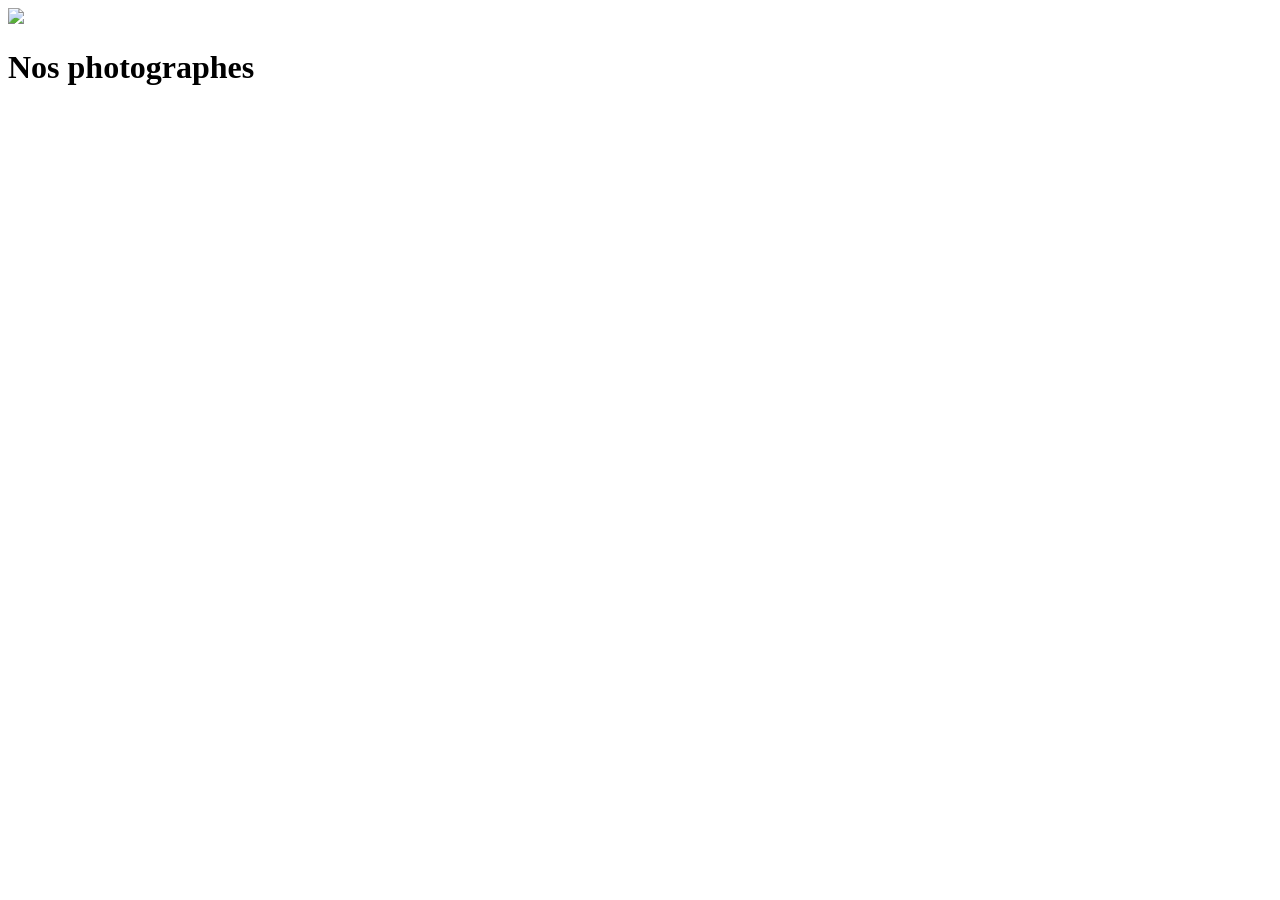
==== index.html @ a47a77ab "Index.html" ====
<!DOCTYPE html>
<html>
  <head>
    <link href="css/style.css" rel="stylesheet" type="text/css" />
    <meta charset="utf-8">
    <link rel="icon" type="image/png" href="assets/favicon.png">
    <link href="https://fonts.googleapis.com/css?family=DM+Sans&display=swap" rel="stylesheet">
    <title>Fisheye</title>
  </head>
  <body>
    <header>
        <img src="assets/images/logo.png" class="logo" />
        <h1>Nos photographes</h1>
    </header>
    <main id="main">
        <div class="photographer_section"></div>
    </main>
    <script src="scripts/factories/Photographer.js"></script>
    <script src="scripts/pages/index.js"></script>
    <script src="scripts/pages/main.js"></script>
    <script src="scripts/pages/photographer.js"></script>
  </body>
</html>
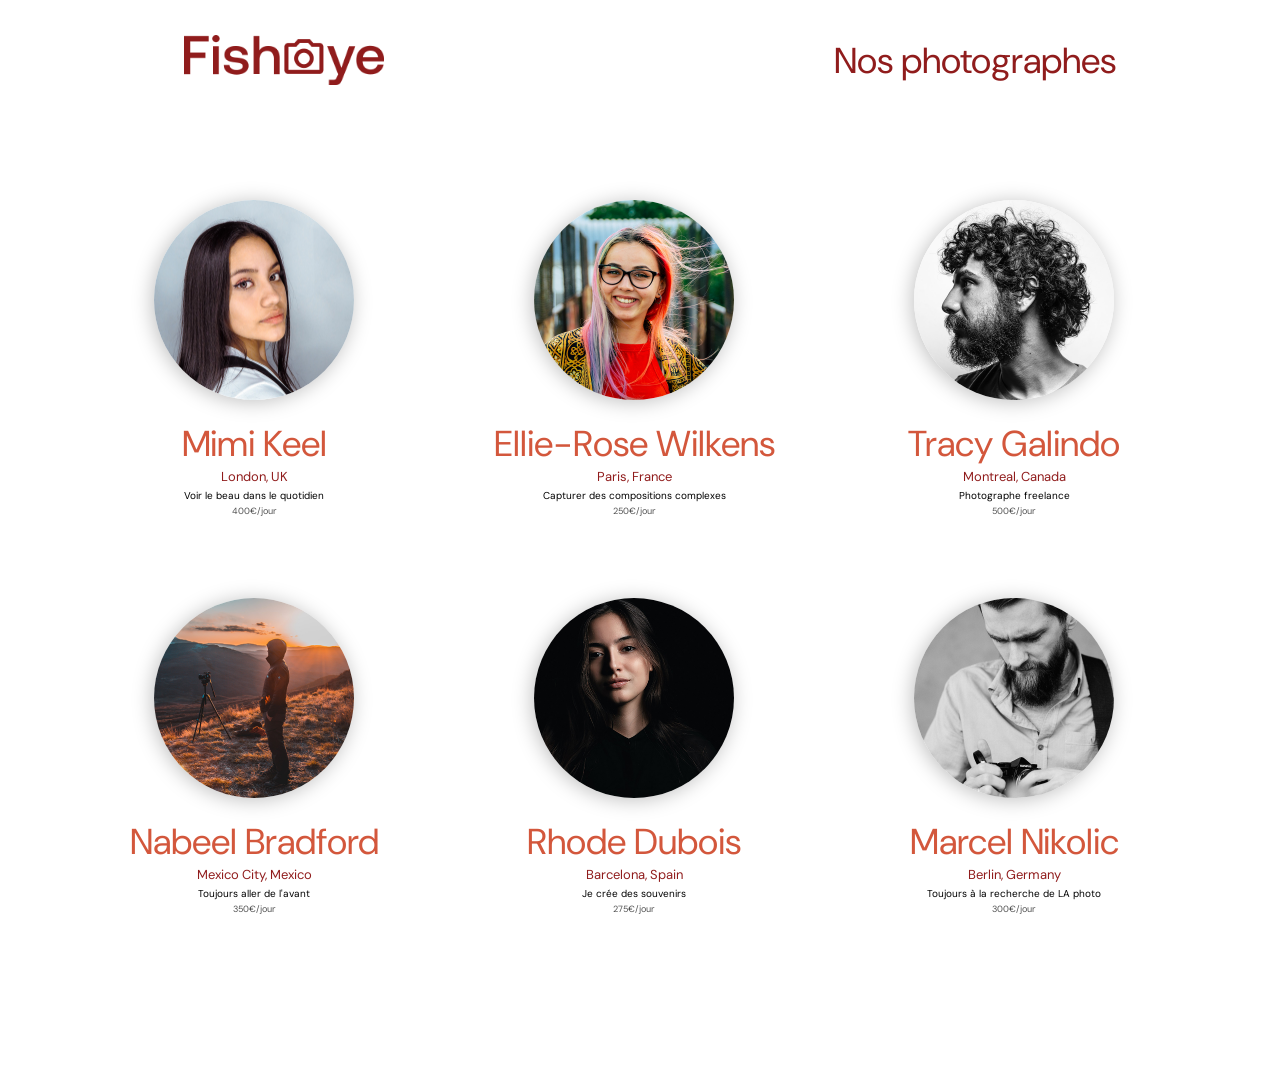
==== commit bb6ab0e2: "Update - Ajout home page - Ajout page photographe" ====
--- a/index.html
+++ b/index.html
@@ -1,23 +1,24 @@
 <!DOCTYPE html>
-<html>
-  <head>
-    <link href="css/style.css" rel="stylesheet" type="text/css" />
-    <meta charset="utf-8">
-    <link rel="icon" type="image/png" href="assets/favicon.png">
-    <link href="https://fonts.googleapis.com/css?family=DM+Sans&display=swap" rel="stylesheet">
-    <title>Fisheye</title>
-  </head>
-  <body>
-    <header>
-        <img src="assets/images/logo.png" class="logo" />
-        <h1>Nos photographes</h1>
-    </header>
-    <main id="main">
-        <div class="photographer_section"></div>
-    </main>
-    <script src="scripts/factories/Photographer.js"></script>
-    <script src="scripts/pages/index.js"></script>
-    <script src="scripts/pages/main.js"></script>
-    <script src="scripts/pages/photographer.js"></script>
-  </body>
+<html lang="fr">
+    <head>
+        <link href="public/css/style.css" rel="stylesheet" type="text/css" />
+        <meta charset="utf-8" />
+        <meta name="viewport" content="width=device-width, initial-scale=1.0" />
+        <!-- <link rel="icon" type="image/png" href="public/assets/favicon.png" /> -->
+        <link href="https://fonts.googleapis.com/css?family=DM+Sans&display=swap" rel="stylesheet" />
+        <title>Fisheye</title>
+    </head>
+    <body>
+        <header>
+            <a href="index.html" title="Fisheye Home Page" class="logo">
+                <img src="public/assets/images/logo.png" alt="Fisheye page d'acceuil" />
+            </a>
+            <h1>Nos photographes</h1>
+        </header>
+        <main id="main">
+            <div class="photographersSection"></div>
+        </main>
+
+        <script type="module" src="public/scripts/controller/home.js"></script>
+    </body>
 </html>
--- a/public/css/style.css
+++ b/public/css/style.css
@@ -0,0 +1,196 @@
+/* * * * * * */
+/* Reset CSS */
+/* * * * * * */
+@import url("https://fonts.googleapis.com/css2?family=DM+Sans:ital,wght@0,400;0,500;0,700;1,400;1,500;1,700&display=swap");
+html {
+  box-sizing: border-box;
+  font-size: 16px;
+}
+
+*,
+*:before,
+*:after {
+  box-sizing: border-box;
+}
+
+body,
+h1,
+h2,
+h3,
+h4,
+p,
+ol,
+ul {
+  margin: 0;
+  padding: 0;
+}
+
+a {
+  text-decoration: none;
+  color: #000;
+}
+
+ol,
+ul {
+  list-style: none;
+}
+
+img {
+  max-width: 100%;
+  max-height: 100%;
+  display: block;
+  object-fit: cover;
+}
+
+header {
+  padding: 0;
+}
+
+fieldset {
+  border: none;
+}
+
+button {
+  border: none;
+}
+
+input,
+textarea {
+  font-family: "DM Sans", sans-serif;
+}
+
+html {
+  font-size: 100%;
+  font-family: "DM Sans", sans-serif;
+  font-weight: 400;
+}
+
+body {
+  width: 90%;
+  margin: auto;
+  max-width: 1440px;
+}
+@media screen and (max-width: 1065px) {
+  body {
+    width: 95%;
+  }
+}
+
+h1,
+h2 {
+  font-weight: 400;
+}
+
+#main {
+  padding-bottom: 75px;
+}
+
+/* * * * * * * * */
+/* Variables CSS */
+/* * * * * * * * */
+:root {
+  --primary-dark-red: #901c1c;
+  --primary-light-red: #d3573c;
+  --secondary-dark-gray: #525252;
+  --secondary-light-gray: #fafafa;
+  --secondary-light-red: #db8876;
+}
+
+header {
+  display: flex;
+  flex-direction: row;
+  justify-content: space-between;
+  align-items: center;
+  height: 120px;
+}
+
+h1 {
+  color: var(--primary-dark-red);
+  font-size: 36px;
+  margin-right: 100px;
+}
+@media screen and (max-width: 1065px) {
+  h1 {
+    margin-right: 50px;
+    font-size: 24px;
+  }
+}
+@media screen and (max-width: 600px) {
+  h1 {
+    font-size: 14px;
+    margin: 0;
+  }
+}
+
+.logo {
+  height: 50px;
+  margin-left: 120px;
+}
+@media screen and (max-width: 1065px) {
+  .logo {
+    height: 50px;
+    margin-left: 60px;
+  }
+}
+@media screen and (max-width: 600px) {
+  .logo {
+    height: 40px;
+    margin: 0;
+  }
+}
+
+.photographersSection {
+  display: flex;
+  flex-wrap: wrap;
+  margin-top: 80px;
+}
+.photographersSection__profile {
+  flex-basis: 33%;
+  display: flex;
+  justify-content: center;
+  align-items: center;
+  flex-direction: column;
+  margin-bottom: 80px;
+}
+@media screen and (max-width: 1065px) {
+  .photographersSection__profile {
+    flex-basis: 50%;
+  }
+}
+@media screen and (max-width: 600px) {
+  .photographersSection__profile {
+    flex-basis: 100%;
+  }
+}
+.photographersSection__profile__link {
+  text-align: center;
+}
+.photographersSection__profile__link__picture {
+  height: 200px;
+  width: 200px;
+  border-radius: 50%;
+  box-shadow: -2px 2px 20px rgba(0, 0, 0, 0.25);
+  margin: 0 auto;
+}
+.photographersSection__profile__link__name {
+  color: var(--primary-light-red);
+  font-size: 36px;
+  font-weight: 400;
+  margin-top: 20px;
+}
+.photographersSection__profile p {
+  line-height: 1.6;
+}
+.photographersSection__profile__location {
+  font-size: 13px;
+  color: var(--primary-dark-red);
+}
+.photographersSection__profile__description {
+  font-size: 10px;
+}
+.photographersSection__profile__price {
+  font-size: 9px;
+  color: var(--secondary-dark-gray);
+}
+
+/*# sourceMappingURL=style.css.map */
